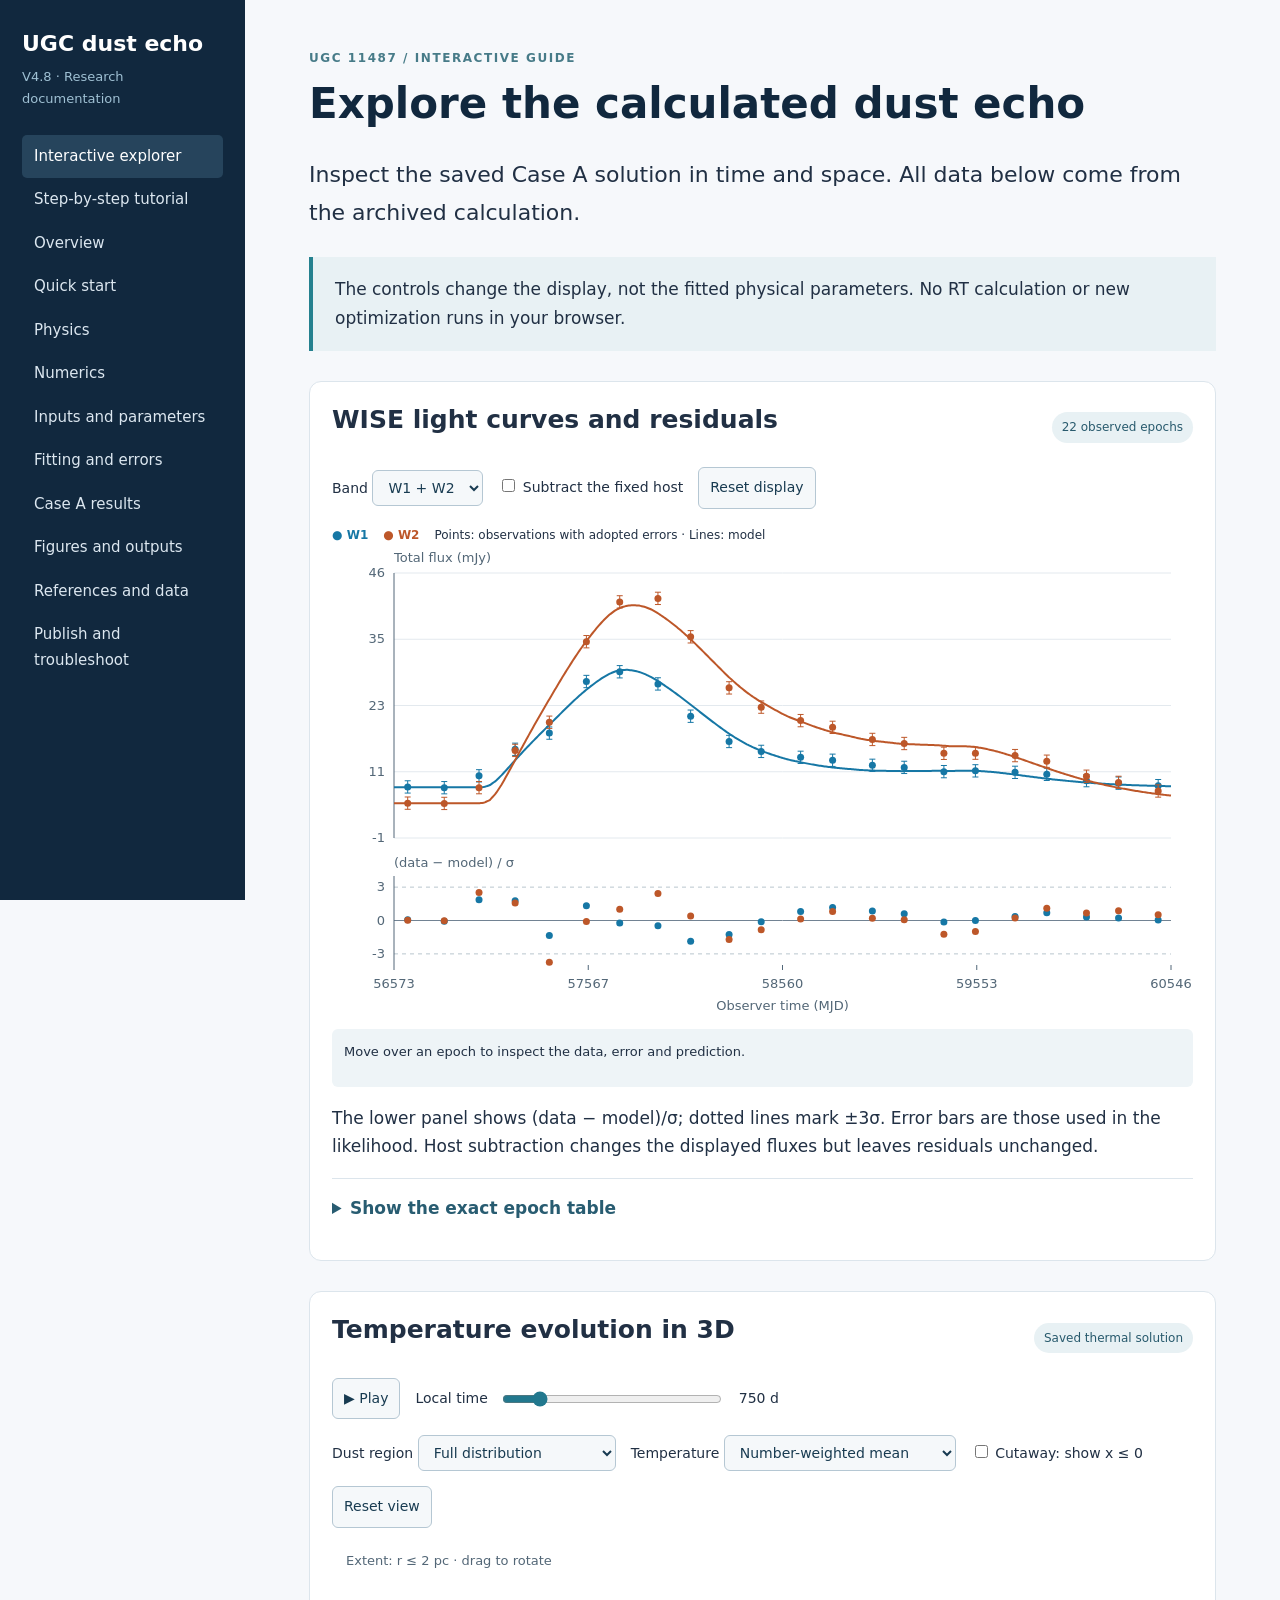
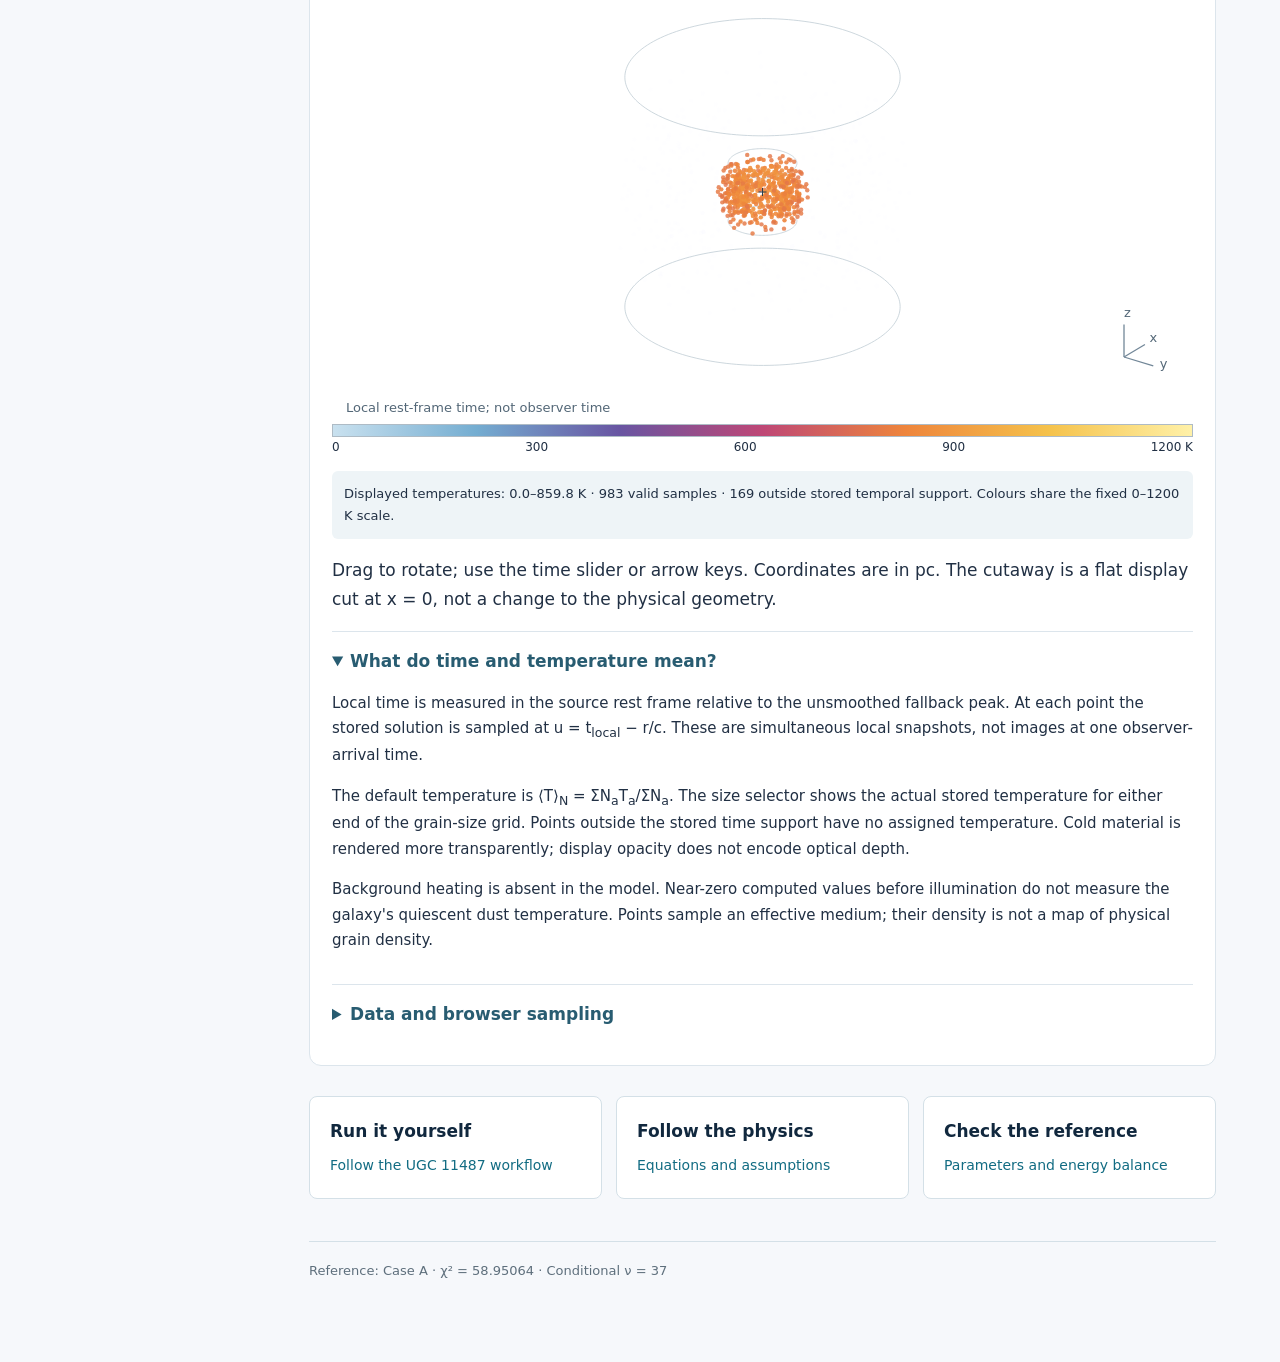
==== docs/explore.html @ 4c388b24 "Add interactive Case A explorer and step-by-step UGC 11487 tutorial Display archived photometry with" ====
<!doctype html><html lang="en"><head><meta charset="utf-8"><meta name="viewport" content="width=device-width,initial-scale=1"><title>Explore the calculated dust echo · UGC dust echo</title><link rel="stylesheet" href="style.css"></head><body><aside><div class="brand">UGC dust echo</div><div class="tag">V4.8 · Research documentation</div><nav aria-label="Documentation"><a href="explore.html">Interactive explorer</a><a href="walkthrough.html">Step-by-step tutorial</a><a class="" href="index.html" aria-current="page">Overview</a><a class="" href="quickstart.html">Quick start</a><a class="" href="physics.html">Physics</a><a class="" href="numerics.html">Numerics</a><a class="" href="inputs.html">Inputs and parameters</a><a class="" href="fitting.html">Fitting and errors</a><a class="" href="results.html">Case A results</a><a class="" href="figures.html">Figures and outputs</a><a class="" href="references.html">References and data</a><a class="" href="publishing.html">Publish and troubleshoot</a></nav></aside><main><div class="eyebrow">UGC 11487 / interactive guide</div><h1>Explore the calculated dust echo</h1><p class="lead">Inspect the saved Case A solution in time and space. All data below come from the archived calculation.</p><div class="callout">The controls change the display, not the fitted physical parameters. No RT calculation or new optimization runs in your browser.</div>
<section class="interactive"><div class="section-top"><h2>WISE light curves and residuals</h2><span class="pill">22 observed epochs</span></div>
<div class="controls"><label>Band <select id="band"><option value="both">W1 + W2</option><option value="W1">W1</option><option value="W2">W2</option></select></label><label><input type="checkbox" id="excess"> Subtract the fixed host</label><button id="resetLC">Reset display</button></div>
<div class="legend"><span class="w1">● W1</span><span class="w2">● W2</span><span>Points: observations with adopted errors · Lines: model</span></div>
<canvas id="lc" aria-label="WISE light curves with uncertainty bars and residuals" role="img"></canvas><p id="lcInfo" class="readout" aria-live="polite">Move over an epoch to inspect the data, error and prediction.</p>
<p>The lower panel shows (data − model)/σ; dotted lines mark ±3σ. Error bars are those used in the likelihood. Host subtraction changes the displayed fluxes but leaves residuals unchanged.</p>
<details><summary>Show the exact epoch table</summary><div id="epochTable" class="table"></div></details></section>
<section class="interactive"><div class="section-top"><h2>Temperature evolution in 3D</h2><span class="pill">Saved thermal solution</span></div>
<div class="controls"><button id="play">▶ Play</button><label class="slider-label">Local time <input id="time" type="range" min="0" max="100" value="15" step="1"></label><output id="timeLabel">750 d</output></div>
<div class="controls"><label>Dust region <select id="region"><option value="all">Full distribution</option><option value="compact">Compact: 0.25–0.5 pc</option><option value="extended">Extended: 1–2 pc</option></select></label><label>Temperature <select id="grain"><option value="mean">Number-weighted mean</option><option value="small">Individual size: a = 0.1 μm</option><option value="large">Individual size: a = 1.0 μm</option></select></label><label><input id="cut" type="checkbox"> Cutaway: show x ≤ 0</label><button id="reset3D">Reset view</button></div>
<canvas id="dust" aria-label="Rotatable three-dimensional dust temperature field" role="img"></canvas>
<div class="tempbar"></div><div class="scale"><span>0</span><span>300</span><span>600</span><span>900</span><span>1200 K</span></div>
<p id="dustInfo" class="readout" aria-live="polite"></p><p>Drag to rotate; use the time slider or arrow keys. Coordinates are in pc. The cutaway is a flat display cut at x = 0, not a change to the physical geometry.</p>
<details open><summary>What do time and temperature mean?</summary><p>Local time is measured in the source rest frame relative to the unsmoothed fallback peak. At each point the stored solution is sampled at u = t<sub>local</sub> − r/c. These are simultaneous local snapshots, not images at one observer-arrival time.</p><p>The default temperature is ⟨T⟩<sub>N</sub> = ΣN<sub>a</sub>T<sub>a</sub>/ΣN<sub>a</sub>. The size selector shows the actual stored temperature for either end of the grain-size grid. Points outside the stored time support have no assigned temperature. Cold material is rendered more transparently; display opacity does not encode optical depth.</p><p>Background heating is absent in the model. Near-zero computed values before illumination do not measure the galaxy's quiescent dust temperature. Points sample an effective medium; their density is not a map of physical grain density.</p></details>
<details><summary>Data and browser sampling</summary><p>The browser uses every second original spatial sample (1152 points), and 101 local-time frames from 0 to 5000 d. Values are interpolated from thermal_solution.npz and rounded to 0.01 K for display. Full-precision scientific arrays remain in the repository. The camera orientation is for exploration and does not alter the fitted viewing inclination.</p></details></section>
<div class="cards"><a href="walkthrough.html"><strong>Run it yourself</strong>Follow the UGC 11487 workflow</a><a href="physics.html"><strong>Follow the physics</strong>Equations and assumptions</a><a href="results.html"><strong>Check the reference</strong>Parameters and energy balance</a></div><footer>Reference: Case A · χ² = 58.95064 · Conditional ν = 37</footer></main><script src="assets/case-a.js"></script><script src="interactive.js"></script><script src="common.js"></script></body></html>
---- docs/style.css ----
*{box-sizing:border-box}body{margin:0;background:#f6f8fb;color:#213044;font:17px/1.7 system-ui,sans-serif}aside{position:fixed;inset:0 auto 0 0;width:245px;background:#11283e;color:white;padding:30px 22px;overflow:auto}.brand{font-size:22px;font-weight:750;line-height:1.25;margin-bottom:8px}.tag{color:#9fc0d3;font-size:13px;margin-bottom:25px}nav a{display:block;padding:9px 12px;color:#dce7f0;text-decoration:none;border-radius:5px;font-size:15px}nav a.active,nav a:hover{background:#26445c;color:white}main{max-width:1120px;margin-left:245px;padding:48px 64px 80px}h1{font-size:42px;line-height:1.14;color:#11283e;margin:12px 0 28px}h2{margin-top:36px;font-size:25px;line-height:1.3}.eyebrow{letter-spacing:.13em;text-transform:uppercase;font-size:12px;color:#477b88;font-weight:700}.lead{font-size:22px}.callout{background:#e8f1f4;border-left:4px solid #25818f;padding:18px 22px;margin:26px 0}.cards{display:grid;grid-template-columns:repeat(3,1fr);gap:14px;margin:26px 0}.cards a{background:white;border:1px solid #d4e0e7;padding:20px;border-radius:8px;text-decoration:none;font-size:14px}.cards strong{display:block;color:#11283e;font-size:17px;margin-bottom:8px}a{color:#126c83}img{width:100%;height:auto;background:white;border:1px solid #dde3e9;margin:22px 0}pre{background:#132b40;color:#e7f1f8;padding:20px;border-radius:7px;overflow:auto;line-height:1.5;font-size:14px}code{font-size:.87em}table{border-collapse:collapse;width:100%;font-size:14px;background:white}th,td{text-align:left;vertical-align:top;padding:12px 15px;border-bottom:1px solid #dde5ec}th{background:#e8eef3}.table{overflow:auto;margin:20px 0}.equation{background:white;border-left:3px solid #477b88;padding:20px;font-family:Georgia,serif;font-size:21px;overflow:auto}footer{border-top:1px solid #d4e0e7;margin-top:42px;padding-top:18px;color:#5e6f7c;font-size:13px}@media(max-width:850px){aside{position:static;width:auto;padding:20px}nav{display:flex;flex-wrap:wrap}nav a{font-size:13px}main{margin:0;padding:28px 22px}h1{font-size:32px}.cards{grid-template-columns:1fr}}@media print{aside{display:none}main{margin:0;padding:0;max-width:none}body{background:white}.cards{display:none}pre{white-space:pre-wrap}img{break-inside:avoid}}.interactive{background:white;border:1px solid #dce5ec;border-radius:12px;padding:22px;margin:30px 0}.section-top{display:flex;justify-content:space-between;align-items:center;gap:12px;flex-wrap:wrap}.section-top h2{margin:0 0 15px}.pill{font-size:12px;background:#e8f1f4;color:#285a6d;padding:5px 10px;border-radius:20px}.controls{display:flex;flex-wrap:wrap;align-items:center;gap:15px;margin:16px 0;font-size:14px}button,select{font:inherit;border:1px solid #b5c7d3;border-radius:6px;padding:8px 11px;background:#f5f8fa;color:#183b51}button{cursor:pointer}button:hover{background:#deedf2}button:disabled{opacity:.45;cursor:default}button:focus-visible,select:focus-visible,input:focus-visible{outline:3px solid #edac40;outline-offset:2px}input[type=checkbox]{accent-color:#22788e}input[type=range]{width:220px;max-width:100%;accent-color:#22788e}.slider-label{display:flex;align-items:center;gap:12px}.legend{display:flex;gap:15px;flex-wrap:wrap;font-size:12px}.w1{color:#1677a5;font-weight:700}.w2{color:#bd5729;font-weight:700}canvas{display:block;width:100%;background:white}.readout{font-size:13px;background:#eef4f7;padding:12px;border-radius:6px;min-height:58px;font-variant-numeric:tabular-nums}.tempbar{height:13px;background:linear-gradient(to right,#c9e1ef,#74add1,#6855a2,#be4776,#ee853c,#f5c24b,#fff1a8);border:1px solid #aebbc5}.scale{display:flex;justify-content:space-between;font-size:12px}details{border-top:1px solid #dce5ec;padding:15px 0}summary{cursor:pointer;font-weight:650;color:#285c71}details p{font-size:15px}.step-nav{display:flex;gap:8px;flex-wrap:wrap;margin:20px 0}.step-nav button{font-size:13px}.step-nav .selected{background:#174d68;color:white}.guide-step{background:white;border:1px solid #d4e0e7;padding:28px;border-radius:10px}.guide-step h2{margin-top:9px}pre{position:relative;padding-top:45px}.copy{position:absolute;right:9px;top:7px;font:12px system-ui;padding:4px 10px}caption{text-align:left;padding:10px;font-size:13px}@media(max-width:600px){.interactive,.guide-step{padding:12px}.controls{gap:9px}.slider-label{width:100%}.slider-label input{flex:1;min-width:70px}.cards{grid-template-columns:1fr}}@media print{.guide-step[hidden]{display:block!important}.step-nav,.controls,.copy{display:none}}
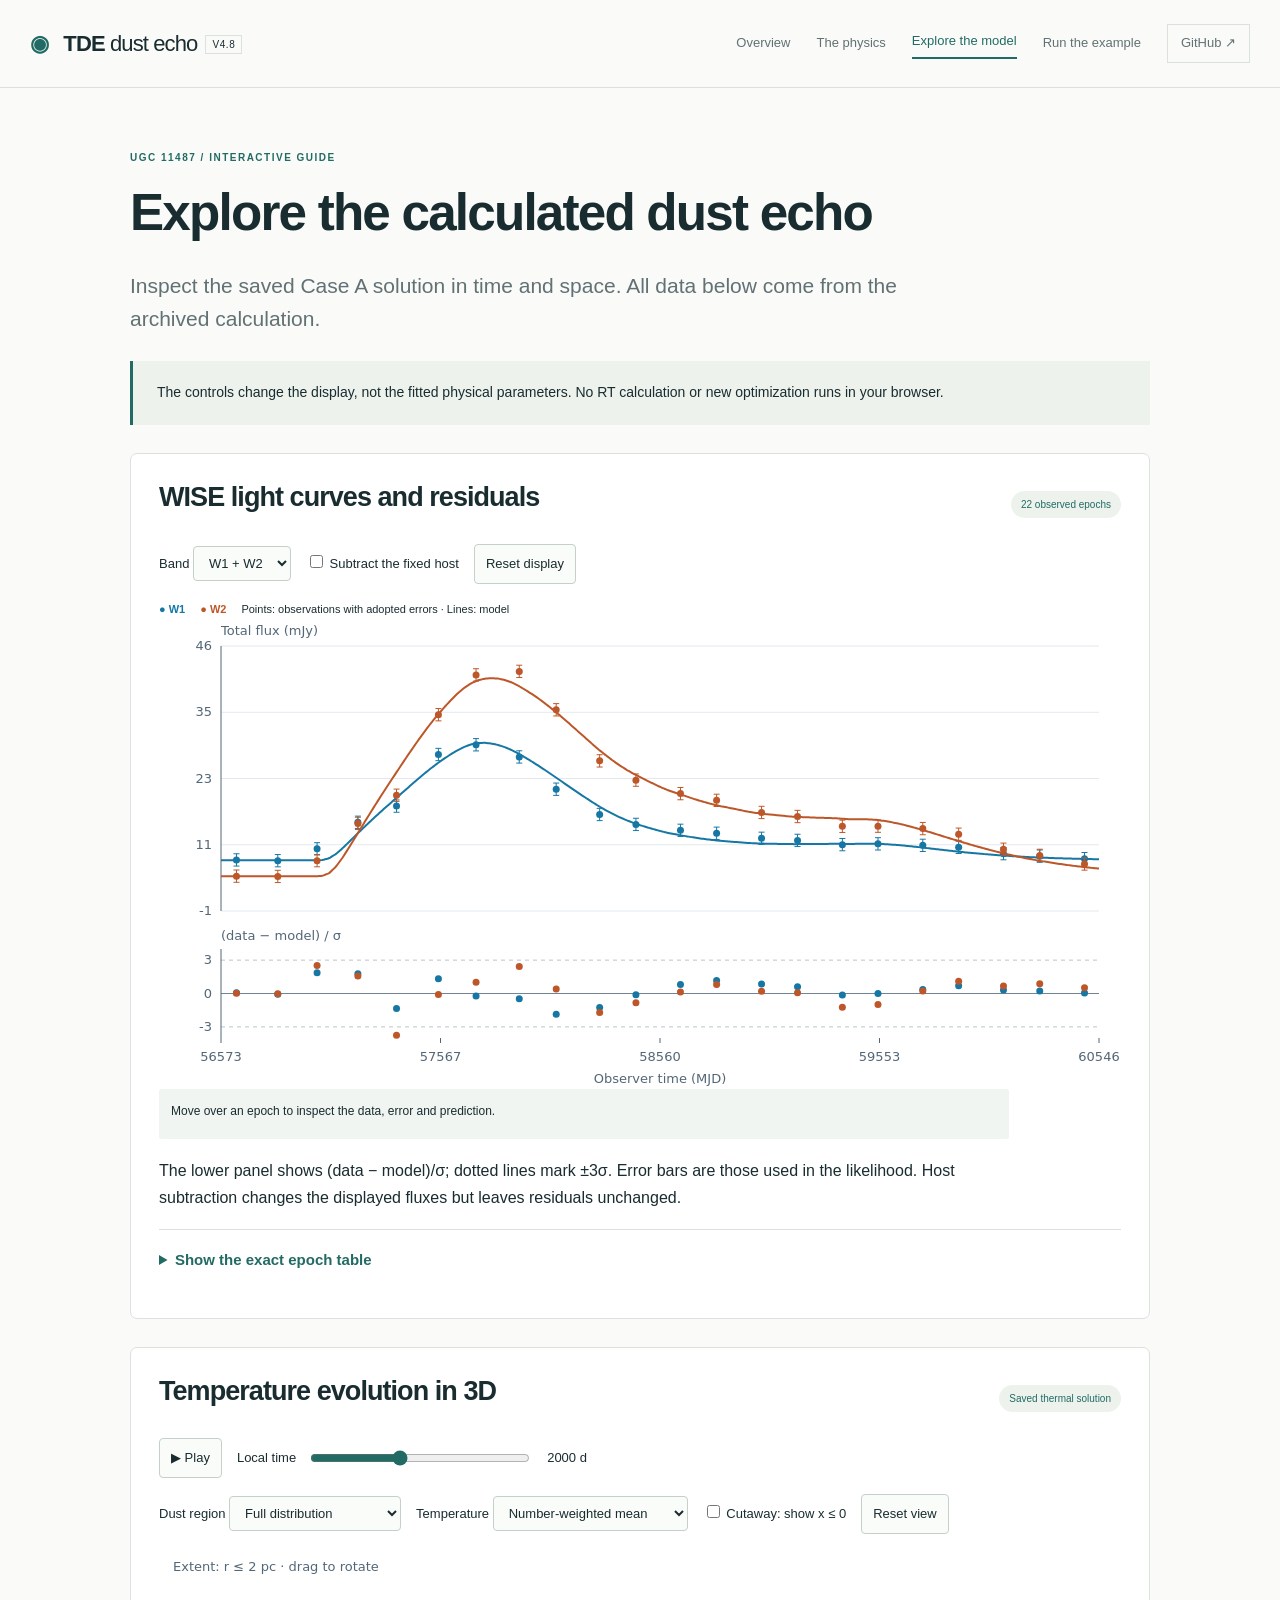
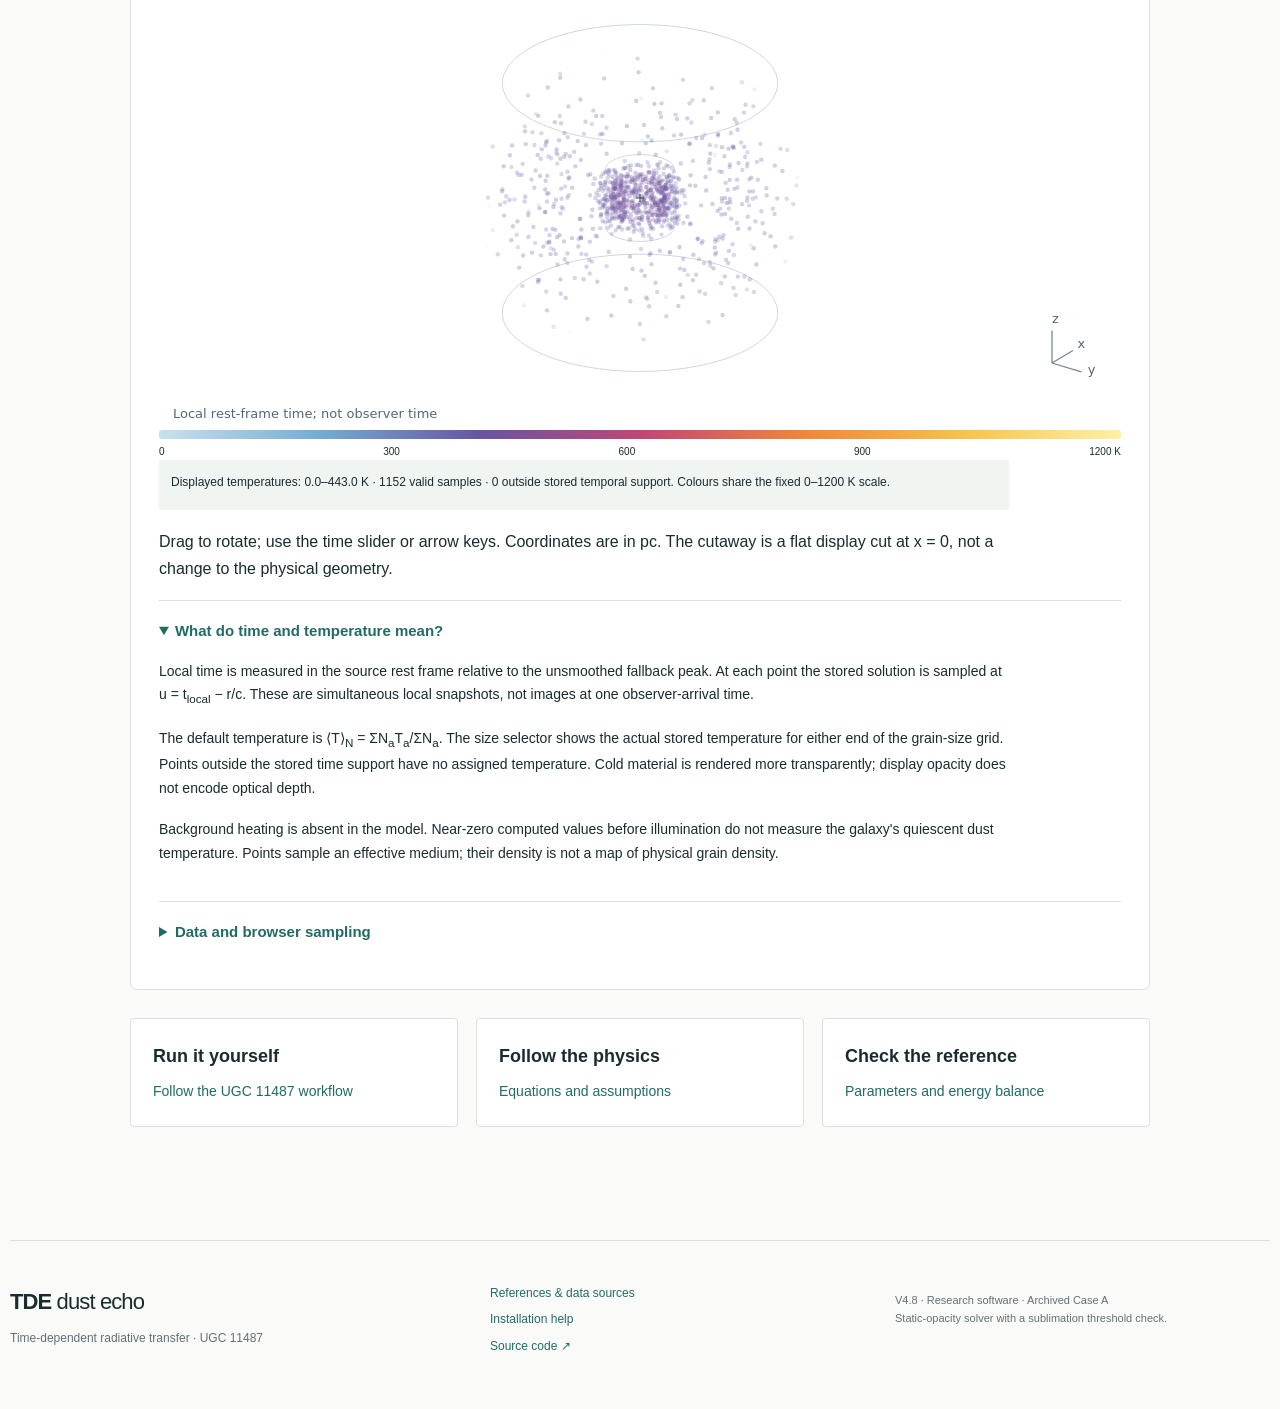
==== commit 64ff34ff: "Redesign model website around interactive home page and guided learning Move 3D thermal evolution an" ====
--- a/docs/explore.html
+++ b/docs/explore.html
@@ -1,4 +1,4 @@
-<!doctype html><html lang="en"><head><meta charset="utf-8"><meta name="viewport" content="width=device-width,initial-scale=1"><title>Explore the calculated dust echo · UGC dust echo</title><link rel="stylesheet" href="style.css"></head><body><aside><div class="brand">UGC dust echo</div><div class="tag">V4.8 · Research documentation</div><nav aria-label="Documentation"><a href="explore.html">Interactive explorer</a><a href="walkthrough.html">Step-by-step tutorial</a><a class="" href="index.html" aria-current="page">Overview</a><a class="" href="quickstart.html">Quick start</a><a class="" href="physics.html">Physics</a><a class="" href="numerics.html">Numerics</a><a class="" href="inputs.html">Inputs and parameters</a><a class="" href="fitting.html">Fitting and errors</a><a class="" href="results.html">Case A results</a><a class="" href="figures.html">Figures and outputs</a><a class="" href="references.html">References and data</a><a class="" href="publishing.html">Publish and troubleshoot</a></nav></aside><main><div class="eyebrow">UGC 11487 / interactive guide</div><h1>Explore the calculated dust echo</h1><p class="lead">Inspect the saved Case A solution in time and space. All data below come from the archived calculation.</p><div class="callout">The controls change the display, not the fitted physical parameters. No RT calculation or new optimization runs in your browser.</div>
+<!doctype html><html lang="en"><head><meta charset="utf-8"><meta name="viewport" content="width=device-width,initial-scale=1"><title>Explore the calculated dust echo · UGC dust echo</title><link rel="stylesheet" href="style.css"></head><body><a class="skip" href="#main">Skip to content</a><header class="site-header"><a class="wordmark" href="index.html"><span class="brand-orbit" aria-hidden="true">◉</span> TDE <span>dust echo</span><small>V4.8</small></a><nav aria-label="Main navigation"><a href="index.html">Overview</a><a href="physics.html">The physics</a><a href="explore.html">Explore the model</a><a href="walkthrough.html">Run the example</a><a class="repo-link" href="https://github.com/OlenaKompaniiets/tde-dust-echo">GitHub ↗</a></nav></header><main id="main" class="document"><div class="eyebrow">UGC 11487 / interactive guide</div><h1>Explore the calculated dust echo</h1><p class="lead">Inspect the saved Case A solution in time and space. All data below come from the archived calculation.</p><div class="callout">The controls change the display, not the fitted physical parameters. No RT calculation or new optimization runs in your browser.</div>
 <section class="interactive"><div class="section-top"><h2>WISE light curves and residuals</h2><span class="pill">22 observed epochs</span></div>
 <div class="controls"><label>Band <select id="band"><option value="both">W1 + W2</option><option value="W1">W1</option><option value="W2">W2</option></select></label><label><input type="checkbox" id="excess"> Subtract the fixed host</label><button id="resetLC">Reset display</button></div>
 <div class="legend"><span class="w1">● W1</span><span class="w2">● W2</span><span>Points: observations with adopted errors · Lines: model</span></div>
@@ -6,11 +6,11 @@
 <p>The lower panel shows (data − model)/σ; dotted lines mark ±3σ. Error bars are those used in the likelihood. Host subtraction changes the displayed fluxes but leaves residuals unchanged.</p>
 <details><summary>Show the exact epoch table</summary><div id="epochTable" class="table"></div></details></section>
 <section class="interactive"><div class="section-top"><h2>Temperature evolution in 3D</h2><span class="pill">Saved thermal solution</span></div>
-<div class="controls"><button id="play">▶ Play</button><label class="slider-label">Local time <input id="time" type="range" min="0" max="100" value="15" step="1"></label><output id="timeLabel">750 d</output></div>
+<div class="controls"><button id="play">▶ Play</button><label class="slider-label">Local time <input id="time" type="range" min="0" max="100" value="40" step="1"></label><output id="timeLabel">2000 d</output></div>
 <div class="controls"><label>Dust region <select id="region"><option value="all">Full distribution</option><option value="compact">Compact: 0.25–0.5 pc</option><option value="extended">Extended: 1–2 pc</option></select></label><label>Temperature <select id="grain"><option value="mean">Number-weighted mean</option><option value="small">Individual size: a = 0.1 μm</option><option value="large">Individual size: a = 1.0 μm</option></select></label><label><input id="cut" type="checkbox"> Cutaway: show x ≤ 0</label><button id="reset3D">Reset view</button></div>
 <canvas id="dust" aria-label="Rotatable three-dimensional dust temperature field" role="img"></canvas>
 <div class="tempbar"></div><div class="scale"><span>0</span><span>300</span><span>600</span><span>900</span><span>1200 K</span></div>
 <p id="dustInfo" class="readout" aria-live="polite"></p><p>Drag to rotate; use the time slider or arrow keys. Coordinates are in pc. The cutaway is a flat display cut at x = 0, not a change to the physical geometry.</p>
 <details open><summary>What do time and temperature mean?</summary><p>Local time is measured in the source rest frame relative to the unsmoothed fallback peak. At each point the stored solution is sampled at u = t<sub>local</sub> − r/c. These are simultaneous local snapshots, not images at one observer-arrival time.</p><p>The default temperature is ⟨T⟩<sub>N</sub> = ΣN<sub>a</sub>T<sub>a</sub>/ΣN<sub>a</sub>. The size selector shows the actual stored temperature for either end of the grain-size grid. Points outside the stored time support have no assigned temperature. Cold material is rendered more transparently; display opacity does not encode optical depth.</p><p>Background heating is absent in the model. Near-zero computed values before illumination do not measure the galaxy's quiescent dust temperature. Points sample an effective medium; their density is not a map of physical grain density.</p></details>
 <details><summary>Data and browser sampling</summary><p>The browser uses every second original spatial sample (1152 points), and 101 local-time frames from 0 to 5000 d. Values are interpolated from thermal_solution.npz and rounded to 0.01 K for display. Full-precision scientific arrays remain in the repository. The camera orientation is for exploration and does not alter the fitted viewing inclination.</p></details></section>
-<div class="cards"><a href="walkthrough.html"><strong>Run it yourself</strong>Follow the UGC 11487 workflow</a><a href="physics.html"><strong>Follow the physics</strong>Equations and assumptions</a><a href="results.html"><strong>Check the reference</strong>Parameters and energy balance</a></div><footer>Reference: Case A · χ² = 58.95064 · Conditional ν = 37</footer></main><script src="assets/case-a.js"></script><script src="interactive.js"></script><script src="common.js"></script></body></html>+<div class="cards"><a href="walkthrough.html"><strong>Run it yourself</strong>Follow the UGC 11487 workflow</a><a href="physics.html"><strong>Follow the physics</strong>Equations and assumptions</a><a href="results.html"><strong>Check the reference</strong>Parameters and energy balance</a></div></main><footer class="site-footer"><div><a class="wordmark" href="index.html">TDE <span>dust echo</span></a><p>Time-dependent radiative transfer · UGC 11487</p></div><div><a href="references.html">References &amp; data sources</a><a href="publishing.html">Installation help</a><a href="https://github.com/OlenaKompaniiets/tde-dust-echo">Source code ↗</a></div><p class="fineprint">V4.8 · Research software · Archived Case A<br>Static-opacity solver with a sublimation threshold check.</p></footer><script src="assets/case-a.js"></script><script src="interactive.js"></script><script src="common.js"></script></body></html>
--- a/docs/style.css
+++ b/docs/style.css
@@ -1 +1,2 @@
-*{box-sizing:border-box}body{margin:0;background:#f6f8fb;color:#213044;font:17px/1.7 system-ui,sans-serif}aside{position:fixed;inset:0 auto 0 0;width:245px;background:#11283e;color:white;padding:30px 22px;overflow:auto}.brand{font-size:22px;font-weight:750;line-height:1.25;margin-bottom:8px}.tag{color:#9fc0d3;font-size:13px;margin-bottom:25px}nav a{display:block;padding:9px 12px;color:#dce7f0;text-decoration:none;border-radius:5px;font-size:15px}nav a.active,nav a:hover{background:#26445c;color:white}main{max-width:1120px;margin-left:245px;padding:48px 64px 80px}h1{font-size:42px;line-height:1.14;color:#11283e;margin:12px 0 28px}h2{margin-top:36px;font-size:25px;line-height:1.3}.eyebrow{letter-spacing:.13em;text-transform:uppercase;font-size:12px;color:#477b88;font-weight:700}.lead{font-size:22px}.callout{background:#e8f1f4;border-left:4px solid #25818f;padding:18px 22px;margin:26px 0}.cards{display:grid;grid-template-columns:repeat(3,1fr);gap:14px;margin:26px 0}.cards a{background:white;border:1px solid #d4e0e7;padding:20px;border-radius:8px;text-decoration:none;font-size:14px}.cards strong{display:block;color:#11283e;font-size:17px;margin-bottom:8px}a{color:#126c83}img{width:100%;height:auto;background:white;border:1px solid #dde3e9;margin:22px 0}pre{background:#132b40;color:#e7f1f8;padding:20px;border-radius:7px;overflow:auto;line-height:1.5;font-size:14px}code{font-size:.87em}table{border-collapse:collapse;width:100%;font-size:14px;background:white}th,td{text-align:left;vertical-align:top;padding:12px 15px;border-bottom:1px solid #dde5ec}th{background:#e8eef3}.table{overflow:auto;margin:20px 0}.equation{background:white;border-left:3px solid #477b88;padding:20px;font-family:Georgia,serif;font-size:21px;overflow:auto}footer{border-top:1px solid #d4e0e7;margin-top:42px;padding-top:18px;color:#5e6f7c;font-size:13px}@media(max-width:850px){aside{position:static;width:auto;padding:20px}nav{display:flex;flex-wrap:wrap}nav a{font-size:13px}main{margin:0;padding:28px 22px}h1{font-size:32px}.cards{grid-template-columns:1fr}}@media print{aside{display:none}main{margin:0;padding:0;max-width:none}body{background:white}.cards{display:none}pre{white-space:pre-wrap}img{break-inside:avoid}}.interactive{background:white;border:1px solid #dce5ec;border-radius:12px;padding:22px;margin:30px 0}.section-top{display:flex;justify-content:space-between;align-items:center;gap:12px;flex-wrap:wrap}.section-top h2{margin:0 0 15px}.pill{font-size:12px;background:#e8f1f4;color:#285a6d;padding:5px 10px;border-radius:20px}.controls{display:flex;flex-wrap:wrap;align-items:center;gap:15px;margin:16px 0;font-size:14px}button,select{font:inherit;border:1px solid #b5c7d3;border-radius:6px;padding:8px 11px;background:#f5f8fa;color:#183b51}button{cursor:pointer}button:hover{background:#deedf2}button:disabled{opacity:.45;cursor:default}button:focus-visible,select:focus-visible,input:focus-visible{outline:3px solid #edac40;outline-offset:2px}input[type=checkbox]{accent-color:#22788e}input[type=range]{width:220px;max-width:100%;accent-color:#22788e}.slider-label{display:flex;align-items:center;gap:12px}.legend{display:flex;gap:15px;flex-wrap:wrap;font-size:12px}.w1{color:#1677a5;font-weight:700}.w2{color:#bd5729;font-weight:700}canvas{display:block;width:100%;background:white}.readout{font-size:13px;background:#eef4f7;padding:12px;border-radius:6px;min-height:58px;font-variant-numeric:tabular-nums}.tempbar{height:13px;background:linear-gradient(to right,#c9e1ef,#74add1,#6855a2,#be4776,#ee853c,#f5c24b,#fff1a8);border:1px solid #aebbc5}.scale{display:flex;justify-content:space-between;font-size:12px}details{border-top:1px solid #dce5ec;padding:15px 0}summary{cursor:pointer;font-weight:650;color:#285c71}details p{font-size:15px}.step-nav{display:flex;gap:8px;flex-wrap:wrap;margin:20px 0}.step-nav button{font-size:13px}.step-nav .selected{background:#174d68;color:white}.guide-step{background:white;border:1px solid #d4e0e7;padding:28px;border-radius:10px}.guide-step h2{margin-top:9px}pre{position:relative;padding-top:45px}.copy{position:absolute;right:9px;top:7px;font:12px system-ui;padding:4px 10px}caption{text-align:left;padding:10px;font-size:13px}@media(max-width:600px){.interactive,.guide-step{padding:12px}.controls{gap:9px}.slider-label{width:100%}.slider-label input{flex:1;min-width:70px}.cards{grid-template-columns:1fr}}@media print{.guide-step[hidden]{display:block!important}.step-nav,.controls,.copy{display:none}}
+:root{--ink:#192c30;--muted:#617174;--teal:#216b64;--line:#dbe2de;--paper:#fafbf8;--wash:#edf2ed;--amber:#b8793c}*{box-sizing:border-box}html{scroll-behavior:smooth;scroll-padding-top:100px}body{margin:0;background:var(--paper);color:var(--ink);font:16px/1.7 -apple-system,BlinkMacSystemFont,"Segoe UI",sans-serif}a{color:var(--teal);text-decoration-thickness:1px;text-underline-offset:4px}a:hover{color:#123f3b}button,a,input,select,summary{outline-offset:4px}:focus-visible{outline:3px solid #be8c48}button,select{font:inherit}h1,h2,h3{letter-spacing:-.035em;line-height:1.15;font-weight:560}h1{font-size:clamp(38px,4vw,62px);margin:18px 0 26px}h2{font-size:clamp(28px,2.8vw,40px);margin:14px 0 22px}h3{font-size:25px}p{margin:0 0 18px}button{cursor:pointer}button:disabled{opacity:.4;cursor:default}[hidden]{display:none!important}.skip{position:fixed;top:-100px;z-index:100;padding:12px;background:white}.skip:focus{top:0}.site-header{min-height:88px;padding:20px max(30px,calc((100vw - 1320px)/2));display:flex;align-items:center;justify-content:space-between;gap:28px;border-bottom:1px solid var(--line);background:rgba(250,251,248,.97);position:sticky;top:0;z-index:10}.wordmark{font-size:22px;letter-spacing:-.04em;font-weight:720;color:var(--ink);text-decoration:none;white-space:nowrap}.wordmark>span:not(.brand-orbit){font-weight:400}.wordmark small{font-size:10px;font-weight:500;letter-spacing:.06em;border:1px solid var(--line);padding:3px 6px;margin-left:8px;vertical-align:middle}.brand-orbit{color:var(--teal);margin-right:10px}.site-header nav{display:flex;align-items:center;gap:26px}.site-header nav a{font-size:13px;color:var(--muted);text-decoration:none;white-space:nowrap}.site-header nav a:hover,.site-header nav a.active{color:var(--teal)}.site-header nav a.active{box-shadow:0 2px var(--teal);padding-bottom:5px}.repo-link{padding:7px 13px!important;border:1px solid var(--line)}main{max-width:1320px;margin:auto;padding:0 30px}.eyebrow,.section-index{font-size:10px;letter-spacing:.15em;font-weight:700;text-transform:uppercase;color:var(--teal)}.status-dot{display:inline-block;width:7px;height:7px;border-radius:50%;background:var(--teal);margin-right:8px}.hero{display:grid;grid-template-columns:.88fr 1.12fr;gap:54px;padding:60px 0 70px;align-items:start}.hero-copy{padding:28px 0 0}.hero h1{font-size:clamp(44px,4.5vw,67px);line-height:1.08;letter-spacing:-.055em}.hero h1 em{font-family:Georgia,serif;font-weight:400;color:var(--teal)}.lead{font-size:21px;line-height:1.6;max-width:760px}.hero-description{font-size:15px;color:var(--muted);max-width:410px}.actions{display:flex;gap:12px;flex-wrap:wrap;margin:28px 0 36px}.button{padding:12px 17px;font-size:13px;font-weight:600;text-decoration:none;border:1px solid var(--line);border-radius:3px}.primary{background:var(--teal);color:white}.primary:hover{background:#174e48;color:white}.secondary{color:var(--ink)}.hero-note{border-top:1px solid var(--line);padding-top:25px;max-width:400px}.hero-note>span{display:block;font-size:9px;letter-spacing:.16em;color:var(--muted);margin-bottom:7px}.hero-note strong{font-size:14px}.hero-note p{font-size:13px;color:var(--muted);margin-top:6px}.hero-visual{background:white;border:1px solid var(--line);border-radius:8px;box-shadow:0 16px 44px #22392c08;overflow:hidden}.visual-kicker{padding:14px 20px;border-bottom:1px solid var(--line);font-size:9px;letter-spacing:.14em;color:var(--teal);display:flex;justify-content:space-between}.visual-kicker span{color:var(--muted)}.hero .interactive{border:0;margin:0;padding:22px;background:transparent}.hero .section-top h2{font-size:24px}.hero .pill{display:none}.hero .controls{gap:9px;font-size:11px;margin:10px 0}.hero select{max-width:210px}.hero .readout,.hero details p,.hero .interactive>p{font-size:11px;line-height:1.6}.hero .interactive>p{margin:10px 0}.hero details{padding:9px 0;font-size:12px}.hero details summary{font-size:12px}.hero .slider-label input{width:160px}.hero canvas{max-height:none}.intro-strip,.model-scope{display:grid;grid-template-columns:1fr 1.15fr;gap:80px;border-top:1px solid var(--line);padding:58px 0}.intro-strip p,.model-scope p{color:var(--muted);font-size:16px}.intro-strip h2{max-width:380px}.journey,.results-section,.learn-section,.doc-directory{padding:54px 0;border-top:1px solid var(--line)}.section-heading{display:flex;justify-content:space-between;align-items:end;gap:32px}.section-heading>a{font-size:13px;white-space:nowrap;margin-bottom:25px}.section-description{color:var(--muted);max-width:760px}.process-tabs{display:grid;grid-template-columns:repeat(5,1fr);margin-top:28px;border:1px solid var(--line);border-radius:5px 5px 0 0;overflow:hidden}.process-tabs button{border:0;border-right:1px solid var(--line);background:transparent;text-align:left;padding:18px;color:var(--muted);font-size:14px}.process-tabs button:last-child{border-right:0}.process-tabs span{display:block;font-size:10px;letter-spacing:.1em;margin-bottom:5px}.process-tabs [aria-selected=true]{background:var(--teal);color:white}.process-panel{display:grid;grid-template-columns:1fr 1fr;gap:50px;background:white;border:1px solid var(--line);border-top:0;padding:36px;min-height:270px}.process-panel h3{margin:0 0 18px}.process-panel p{font-size:14px;color:var(--muted)}.process-panel a,.process-panel code{font-size:12px}.process-panel .equation{background:var(--wash);border:0;margin-bottom:18px;font-size:20px}.metrics{display:grid;grid-template-columns:repeat(3,1fr);margin:30px 0;border-block:1px solid var(--line);padding:24px 0}.metrics>div{padding:0 28px;border-right:1px solid var(--line)}.metrics>div:first-child{padding-left:0}.metrics>div:last-child{border:0}.metrics span{font-size:9px;letter-spacing:.1em;color:var(--muted)}.metrics strong{display:block;font-weight:450;font-size:39px;line-height:1.4;letter-spacing:-.03em}.metrics small{font-size:18px}.metrics p{font-size:12px;color:var(--muted);margin:0}.caption{font-size:12px;color:var(--muted)}.route-cards{display:grid;grid-template-columns:repeat(3,1fr);gap:22px;margin:18px 0 0}.route-cards>a{display:flex;flex-direction:column;padding:28px;background:white;border:1px solid var(--line);border-radius:5px;text-decoration:none;color:var(--ink);transition:transform .2s,border-color .2s}.route-cards>a:hover{transform:translateY(-4px);border-color:var(--teal)}.route-number{font-size:12px;color:var(--amber);font-family:monospace}.route-cards h3{font-size:25px;margin:24px 0 15px}.route-cards p{font-size:14px;color:var(--muted)}.route-link{font-size:12px;font-weight:600;color:var(--teal);margin-top:auto;padding-top:20px}.doc-directory>div{display:grid;grid-template-columns:repeat(3,1fr);gap:0 30px}.doc-directory a{padding:16px 0;border-bottom:1px solid var(--line);text-decoration:none;display:flex;justify-content:space-between;font-size:14px}.document{max-width:1080px;padding:55px 30px 75px}.reading{max-width:960px}.document>.eyebrow{margin-top:6px}.document h2{font-size:29px;margin-top:40px}.document .lead{color:var(--muted)}.document p{max-width:850px}.chapter-nav{max-width:1320px;margin:auto;padding:18px 30px;display:flex;flex-wrap:wrap;gap:8px 22px;border-bottom:1px solid var(--line)}.chapter-nav a{font-size:12px;text-decoration:none;color:var(--muted)}.chapter-nav a[aria-current]{color:var(--teal);font-weight:700}.callout{background:var(--wash);border-left:3px solid var(--teal);padding:20px 24px;margin:25px 0;font-size:14px}.cards{display:grid;grid-template-columns:repeat(3,1fr);gap:18px;margin:28px 0}.cards a{background:white;border:1px solid var(--line);padding:22px;border-radius:4px;text-decoration:none;font-size:14px}.cards strong{display:block;font-size:18px;color:var(--ink);margin-bottom:8px}img{max-width:100%;height:auto;margin:22px 0;background:white;border:1px solid var(--line)}.equation{background:var(--wash);border-left:3px solid var(--teal);padding:20px;font-family:Georgia,serif;font-size:21px;overflow:auto}pre{position:relative;background:#1e3335;color:#e5efec;padding:44px 22px 22px;border-radius:5px;overflow:auto;line-height:1.6;font-size:13px}code{font-size:.88em}table{border-collapse:collapse;width:100%;font-size:13px;background:white}th,td{text-align:left;vertical-align:top;padding:12px 15px;border-bottom:1px solid var(--line)}th{background:var(--wash)}.table{overflow:auto;margin:20px 0}caption{text-align:left;padding:10px;font-size:12px}.interactive{background:white;border:1px solid var(--line);border-radius:7px;padding:28px;margin:28px 0}.section-top{display:flex;justify-content:space-between;align-items:center;gap:12px;flex-wrap:wrap}.section-top h2{margin:0 0 15px;font-size:27px}.pill{font-size:10px;background:var(--wash);color:var(--teal);padding:5px 10px;border-radius:20px}.controls{display:flex;flex-wrap:wrap;align-items:center;gap:15px;margin:16px 0;font-size:13px}button,select{border:1px solid #c4d0c9;border-radius:4px;padding:8px 11px;background:#fafcf9;color:var(--ink)}button:hover{background:var(--wash)}input[type=checkbox],input[type=range]{accent-color:var(--teal)}input[type=range]{width:220px;max-width:100%}.slider-label{display:flex;align-items:center;gap:12px}.legend{display:flex;gap:15px;flex-wrap:wrap;font-size:11px}.w1{color:#1677a5;font-weight:700}.w2{color:#bd5729;font-weight:700}canvas{display:block;width:100%;background:white}.readout{font-size:12px;background:#f1f5f1;padding:12px;border-radius:3px;min-height:50px;font-variant-numeric:tabular-nums}.tempbar{height:9px;background:linear-gradient(to right,#c9e1ef,#74add1,#6855a2,#be4776,#ee853c,#f5c24b,#fff1a8);border-radius:3px}.scale{display:flex;justify-content:space-between;font-size:10px;margin-top:4px}details{border-top:1px solid var(--line);padding:17px 0}summary{cursor:pointer;font-weight:600;color:var(--teal);font-size:15px}details p{font-size:14px;margin-top:16px}details .equation{margin-top:20px}.step-nav{display:flex;gap:8px;flex-wrap:wrap;margin:24px 0}.step-nav button{font-size:12px}.step-nav .selected{background:var(--teal);color:white}.guide-step{background:white;border:1px solid var(--line);padding:32px;border-radius:6px}.guide-step h2{margin-top:9px}.copy{position:absolute;right:9px;top:7px;font:11px system-ui;padding:4px 10px}.site-footer{max-width:1260px;margin:10px auto 0;padding:42px 0;display:grid;grid-template-columns:1.2fr 1fr 1fr;gap:30px;border-top:1px solid var(--line)}.site-footer p{font-size:12px;color:var(--muted);margin-top:8px}.site-footer>div:nth-child(2){display:flex;flex-direction:column;gap:6px}.site-footer a:not(.wordmark){font-size:12px;text-decoration:none}.site-footer .fineprint{font-size:11px}.noscript{padding:20px;background:var(--wash)}
+@media(min-width:1600px){.hero{gap:80px}}@media(max-width:1100px){.site-header{padding:18px 25px}.site-header nav{gap:15px}.hero{gap:28px}.hero h1{font-size:48px}.hero .controls{font-size:11px}.site-footer{margin-inline:30px}}@media(max-width:850px){.site-header{position:static;flex-direction:column;align-items:flex-start;gap:12px}.site-header nav{flex-wrap:wrap;gap:12px 22px}.hero{grid-template-columns:1fr;padding-top:25px}.hero-copy{padding-top:0}.hero h1{font-size:56px}.hero-description,.hero-note{max-width:650px}.hero-visual{max-width:700px;width:100%}.intro-strip,.model-scope{gap:30px}.section-heading{display:block}.section-heading>a{display:inline-block;margin:0 0 20px}.process-panel{gap:25px;padding:25px}.route-cards{gap:12px}.route-cards>a{padding:20px}.route-cards h3{font-size:21px}.site-footer{grid-template-columns:1fr 1fr}.metrics strong{font-size:30px}}@media(max-width:600px){main{padding:0 18px}.site-header{padding:18px}.site-header nav a{font-size:12px}.hero{padding-bottom:35px}.hero h1{font-size:46px}.lead{font-size:19px}.hero .interactive{padding:14px}.hero .controls select{max-width:195px}.hero .slider-label input{width:120px}.visual-kicker{font-size:8px;padding:12px}.intro-strip,.model-scope,.process-panel{grid-template-columns:1fr;gap:12px}.intro-strip,.journey,.results-section,.learn-section,.model-scope,.doc-directory{padding:35px 0}.process-tabs{grid-template-columns:repeat(5,1fr)}.process-tabs button{font-size:10px;padding:10px 5px}.process-tabs span{font-size:9px}.process-panel{padding:20px}.metrics{grid-template-columns:1fr;padding:0}.metrics>div,.metrics>div:first-child{border:0;border-bottom:1px solid var(--line);padding:16px 0}.metrics strong{font-size:34px}.route-cards,.cards,.doc-directory>div{grid-template-columns:1fr}.site-footer{grid-template-columns:1fr;margin-inline:18px;gap:18px}.document{padding:30px 18px 50px}.chapter-nav{padding:15px 18px}.interactive,.guide-step{padding:16px}.controls{gap:10px}.slider-label{flex-wrap:wrap}.hero .slider-label{flex-wrap:nowrap}.section-top h2{font-size:24px}.section-description{font-size:14px}.doc-directory a{font-size:14px}}@media(prefers-reduced-motion:reduce){html{scroll-behavior:auto}*{transition:none!important}}@media print{.site-header,.chapter-nav,.site-footer,.controls,.step-nav,.copy,.process-tabs,.actions{display:none}.document,main{max-width:none;padding:0}.guide-step[hidden],.process-panel[hidden]{display:block!important}.hero,.intro-strip,.model-scope{display:block}body{background:white}pre{white-space:pre-wrap}img{break-inside:avoid}.hero-visual{box-shadow:none}}
